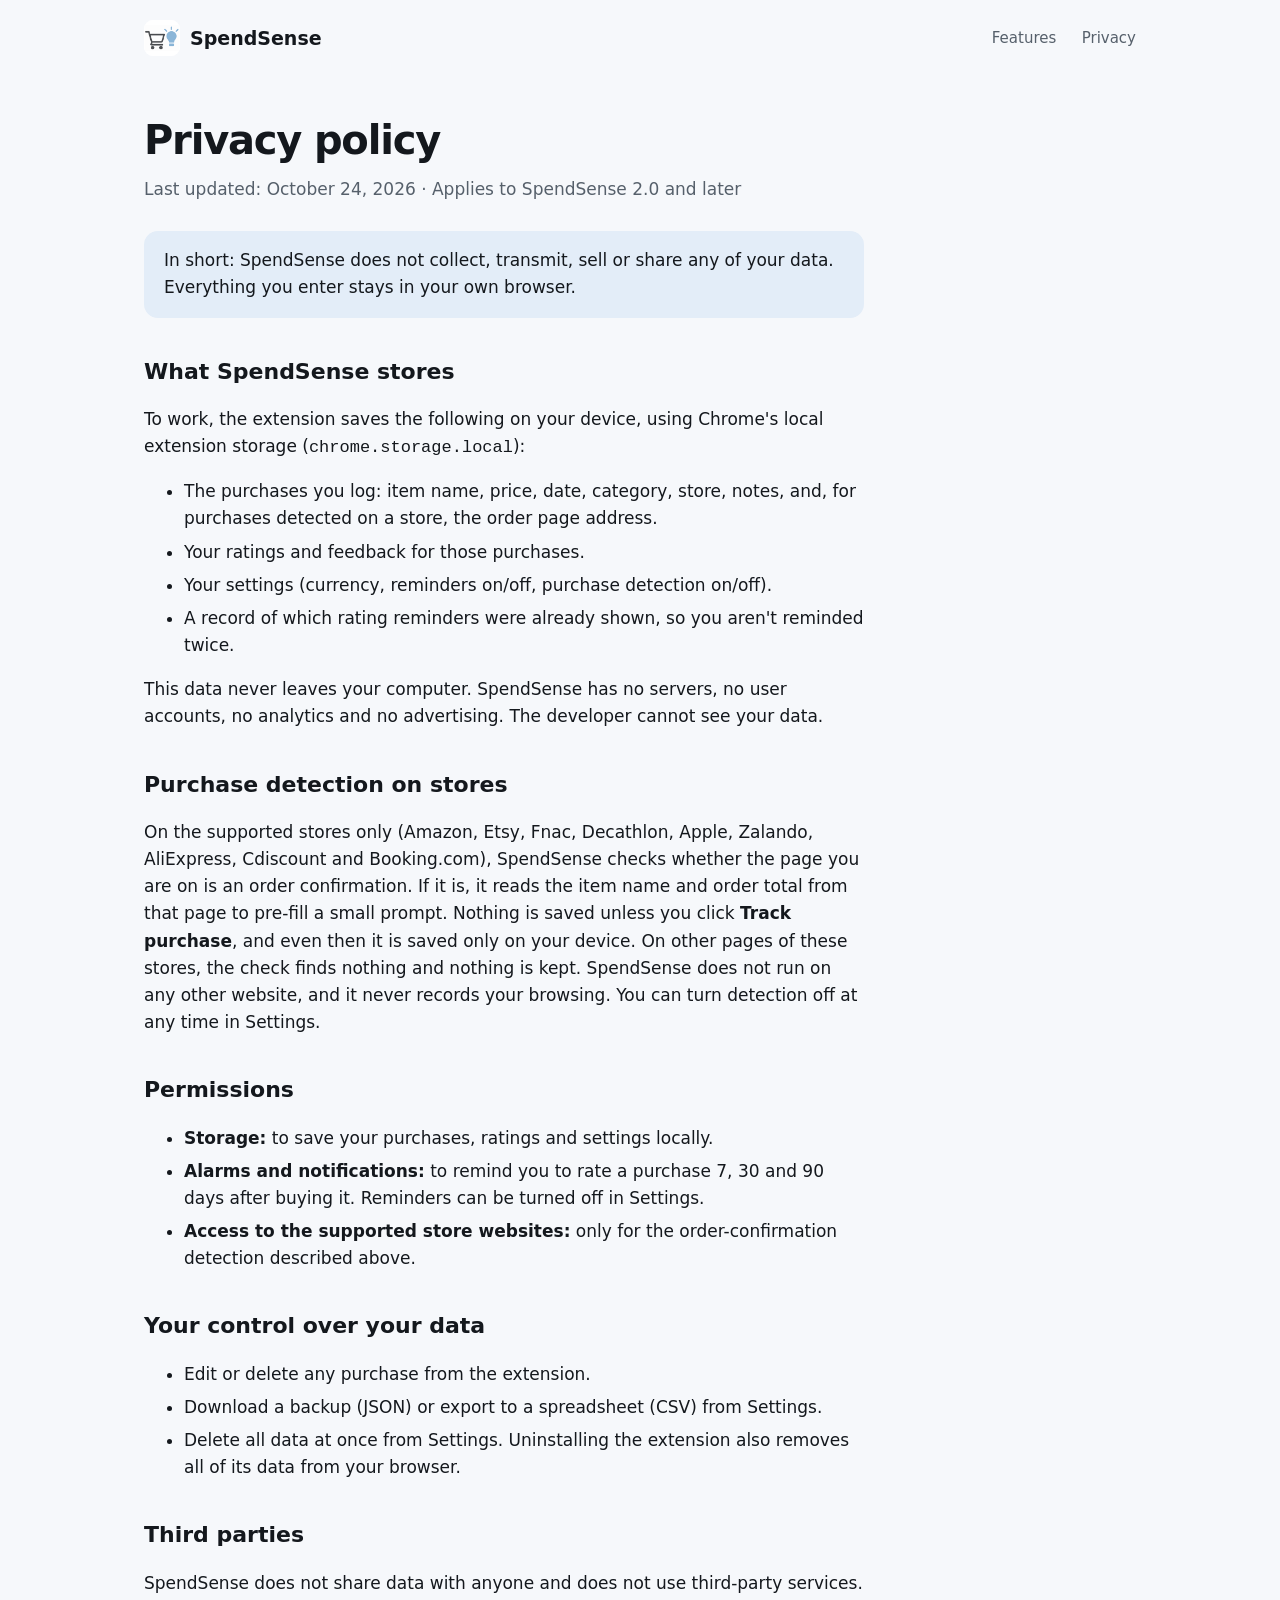
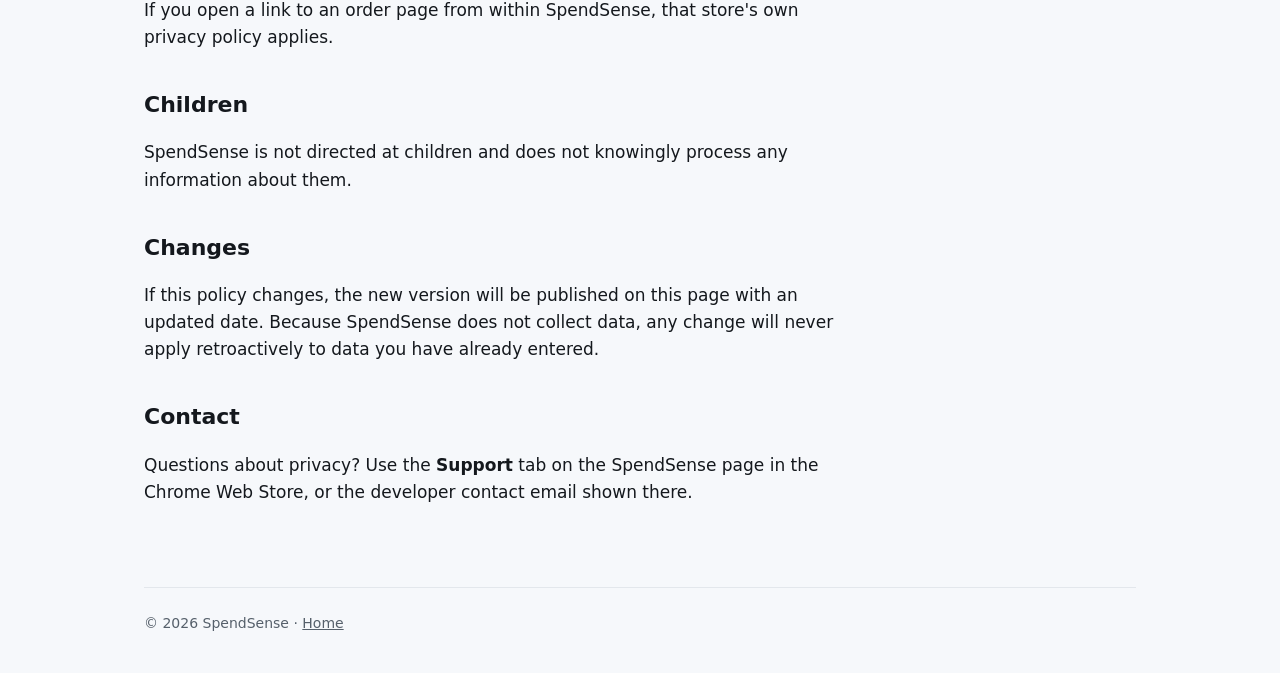
==== privacy.html @ e04ec347 "SpendSense homepage and privacy policy Co-Authored-By: Claude Opus 5.5 <noreply@anthropic.com>" ====
<!doctype html>
<html lang="en">
<head>
  <meta charset="utf-8">
  <meta name="viewport" content="width=device-width, initial-scale=1">
  <title>Privacy policy — SpendSense</title>
  <meta name="description" content="SpendSense privacy policy: your purchases are stored only in your browser and are never collected or shared.">
  <link rel="icon" href="images/icon.png">
  <link rel="stylesheet" href="style.css">
</head>
<body>
  <div class="wrap">
    <header class="site">
      <a class="logo" href="./"><img src="images/icon.png" alt="">SpendSense</a>
      <nav>
        <a href="./#features">Features</a>
        <a href="privacy.html" aria-current="page">Privacy</a>
      </nav>
    </header>

    <main class="doc">
      <h1>Privacy policy</h1>
      <p class="updated">Last updated: October 24, 2026 · Applies to SpendSense 2.0 and later</p>

      <p class="callout">In short: SpendSense does not collect, transmit, sell or share any of your data. Everything you enter stays in your own browser.</p>

      <h2>What SpendSense stores</h2>
      <p>To work, the extension saves the following on your device, using Chrome's local extension storage (<code>chrome.storage.local</code>):</p>
      <ul>
        <li>The purchases you log: item name, price, date, category, store, notes, and, for purchases detected on a store, the order page address.</li>
        <li>Your ratings and feedback for those purchases.</li>
        <li>Your settings (currency, reminders on/off, purchase detection on/off).</li>
        <li>A record of which rating reminders were already shown, so you aren't reminded twice.</li>
      </ul>
      <p>This data never leaves your computer. SpendSense has no servers, no user accounts, no analytics and no advertising. The developer cannot see your data.</p>

      <h2>Purchase detection on stores</h2>
      <p>On the supported stores only (Amazon, Etsy, Fnac, Decathlon, Apple, Zalando, AliExpress, Cdiscount and Booking.com), SpendSense checks whether the page you are on is an order confirmation. If it is, it reads the item name and order total from that page to pre-fill a small prompt. Nothing is saved unless you click <strong>Track purchase</strong>, and even then it is saved only on your device. On other pages of these stores, the check finds nothing and nothing is kept. SpendSense does not run on any other website, and it never records your browsing. You can turn detection off at any time in Settings.</p>

      <h2>Permissions</h2>
      <ul>
        <li><strong>Storage:</strong> to save your purchases, ratings and settings locally.</li>
        <li><strong>Alarms and notifications:</strong> to remind you to rate a purchase 7, 30 and 90 days after buying it. Reminders can be turned off in Settings.</li>
        <li><strong>Access to the supported store websites:</strong> only for the order-confirmation detection described above.</li>
      </ul>

      <h2>Your control over your data</h2>
      <ul>
        <li>Edit or delete any purchase from the extension.</li>
        <li>Download a backup (JSON) or export to a spreadsheet (CSV) from Settings.</li>
        <li>Delete all data at once from Settings. Uninstalling the extension also removes all of its data from your browser.</li>
      </ul>

      <h2>Third parties</h2>
      <p>SpendSense does not share data with anyone and does not use third-party services. If you open a link to an order page from within SpendSense, that store's own privacy policy applies.</p>

      <h2>Children</h2>
      <p>SpendSense is not directed at children and does not knowingly process any information about them.</p>

      <h2>Changes</h2>
      <p>If this policy changes, the new version will be published on this page with an updated date. Because SpendSense does not collect data, any change will never apply retroactively to data you have already entered.</p>

      <h2>Contact</h2>
      <p>Questions about privacy? Use the <strong>Support</strong> tab on the SpendSense page in the Chrome Web Store, or the developer contact email shown there.</p>
    </main>

    <footer>
      © 2026 SpendSense · <a href="./">Home</a>
    </footer>
  </div>
</body>
</html>
---- style.css ----
:root {
  --bg: #f6f8fb;
  --surface: #ffffff;
  --line: #e3e7ec;
  --fg: #14181d;
  --muted: #56606b;
  --accent: #2f6fb0;
  --accent-soft: #e3edf8;
  color-scheme: light dark;
}

@media (prefers-color-scheme: dark) {
  :root {
    --bg: #0e1013;
    --surface: #171a1e;
    --line: #2a2f36;
    --fg: #eef1f4;
    --muted: #a3abb5;
    --accent: #7db3e6;
    --accent-soft: #1b2a3a;
  }
}

* { box-sizing: border-box; }

body {
  margin: 0;
  background: var(--bg);
  color: var(--fg);
  font: 17px/1.6 system-ui, -apple-system, "Segoe UI", Roboto, sans-serif;
  -webkit-font-smoothing: antialiased;
}

a { color: var(--accent); }

.wrap { max-width: 1040px; margin: 0 auto; padding: 0 24px; }

header.site {
  display: flex;
  align-items: center;
  justify-content: space-between;
  padding: 20px 0;
}

.logo {
  display: flex;
  align-items: center;
  gap: 10px;
  color: inherit;
  font-weight: 750;
  font-size: 19px;
  text-decoration: none;
}

.logo img { width: 36px; height: 36px; border-radius: 9px; background: #fff; }

nav a { color: var(--muted); text-decoration: none; margin-left: 20px; font-size: 15px; }
nav a:hover { color: var(--fg); }

.hero { text-align: center; padding: 56px 0 40px; }

.hero h1 {
  font-size: clamp(36px, 6vw, 60px);
  line-height: 1.05;
  letter-spacing: -0.035em;
  margin: 0 0 18px;
  text-wrap: balance;
}

.hero h1 em { font-style: normal; color: var(--accent); }

.hero p { color: var(--muted); font-size: 20px; max-width: 620px; margin: 0 auto 28px; }

.cta {
  display: inline-block;
  padding: 14px 26px;
  border-radius: 999px;
  background: var(--accent);
  color: var(--bg);
  font-weight: 650;
  text-decoration: none;
}

.cta:hover { filter: brightness(1.08); }

.note { display: block; margin-top: 12px; color: var(--muted); font-size: 14px; }

.shot {
  display: block;
  width: 100%;
  border-radius: 16px;
  border: 1px solid var(--line);
  box-shadow: 0 24px 60px rgba(20, 40, 70, 0.14);
}

.features {
  display: grid;
  grid-template-columns: repeat(auto-fit, minmax(260px, 1fr));
  gap: 16px;
  margin: 56px 0;
}

.feature {
  background: var(--surface);
  border: 1px solid var(--line);
  border-radius: 16px;
  padding: 22px;
}

.feature h3 { margin: 0 0 6px; font-size: 18px; }
.feature p { margin: 0; color: var(--muted); font-size: 15.5px; }
.feature .icon { font-size: 26px; margin-bottom: 8px; }

.gallery { display: grid; gap: 28px; margin-bottom: 64px; }

.doc { max-width: 720px; padding-bottom: 64px; }
.doc h1 { font-size: 40px; letter-spacing: -0.03em; margin: 32px 0 4px; }
.doc h2 { font-size: 22px; margin: 36px 0 8px; }
.doc .updated { color: var(--muted); margin: 0 0 28px; }
.doc li { margin-bottom: 6px; }

.callout {
  background: var(--accent-soft);
  border-radius: 14px;
  padding: 16px 20px;
  font-weight: 500;
}

footer {
  border-top: 1px solid var(--line);
  padding: 24px 0 40px;
  color: var(--muted);
  font-size: 14px;
}

footer a { color: inherit; }
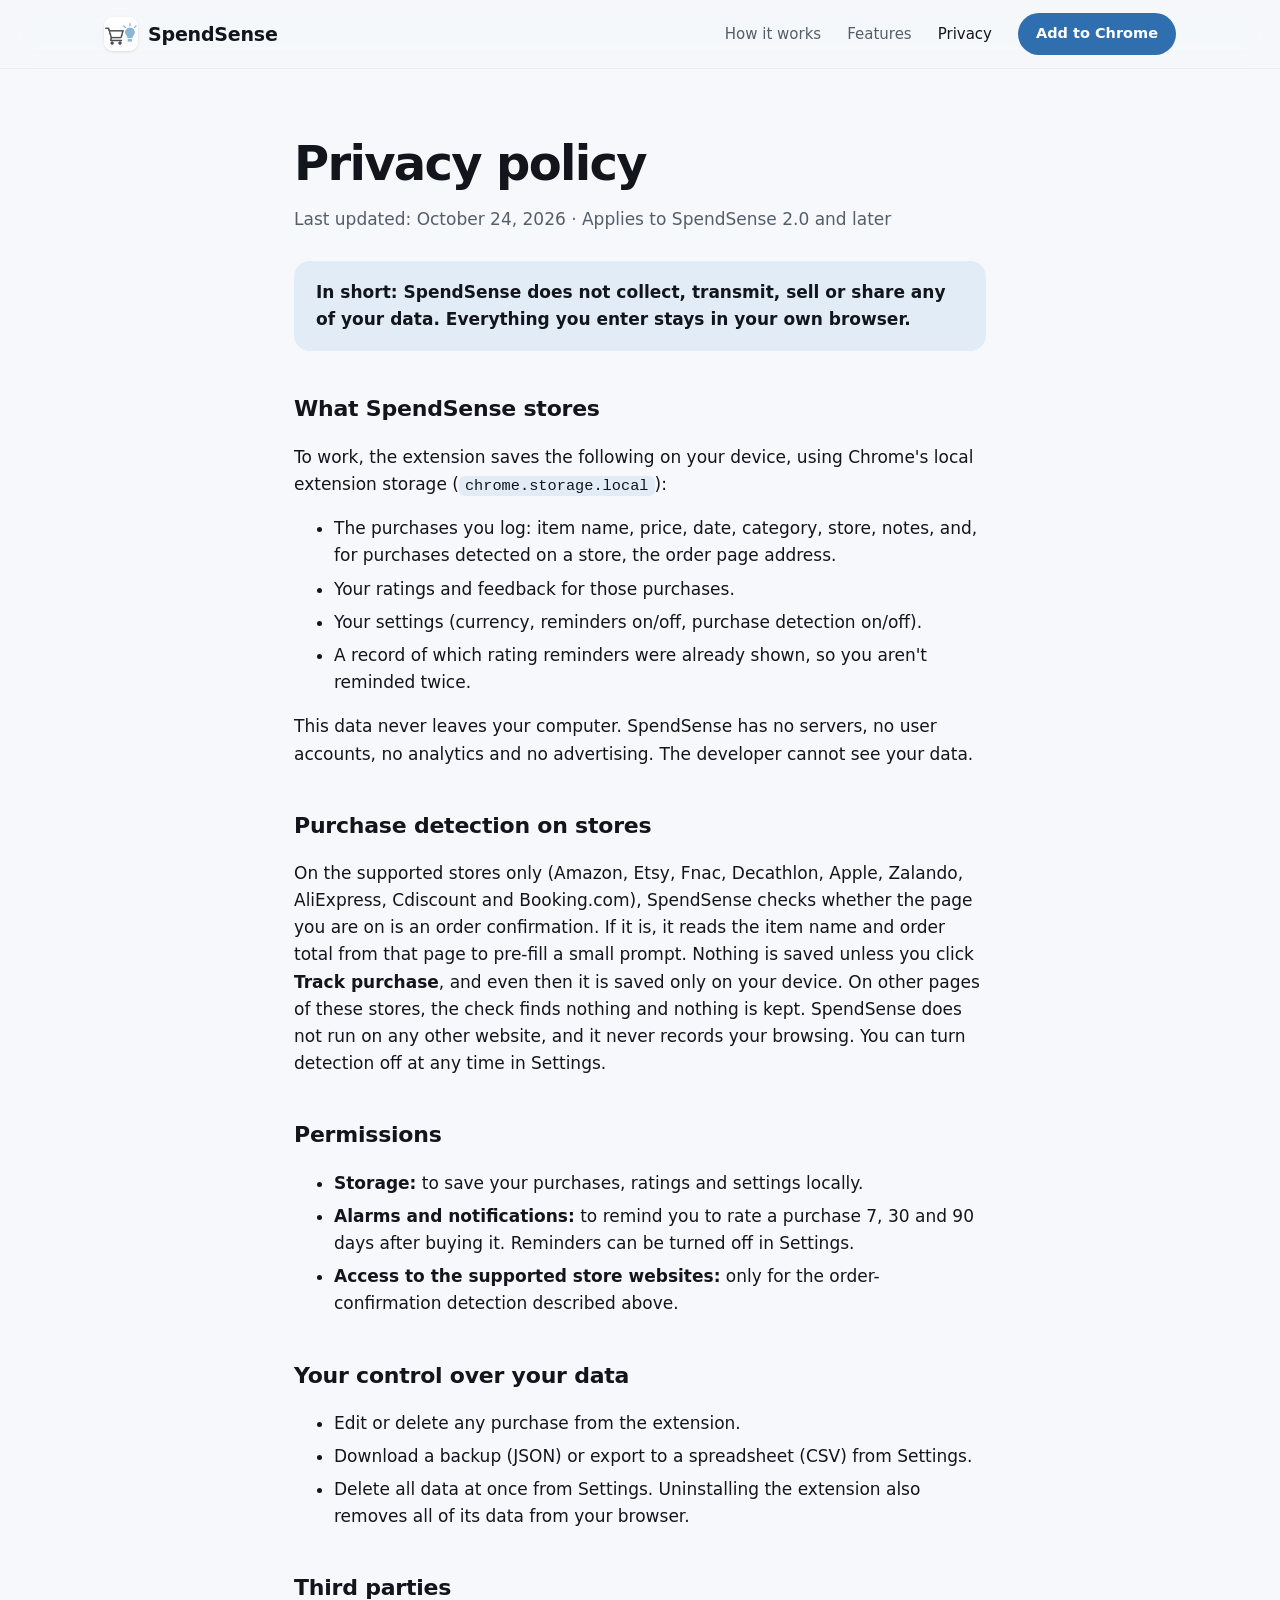
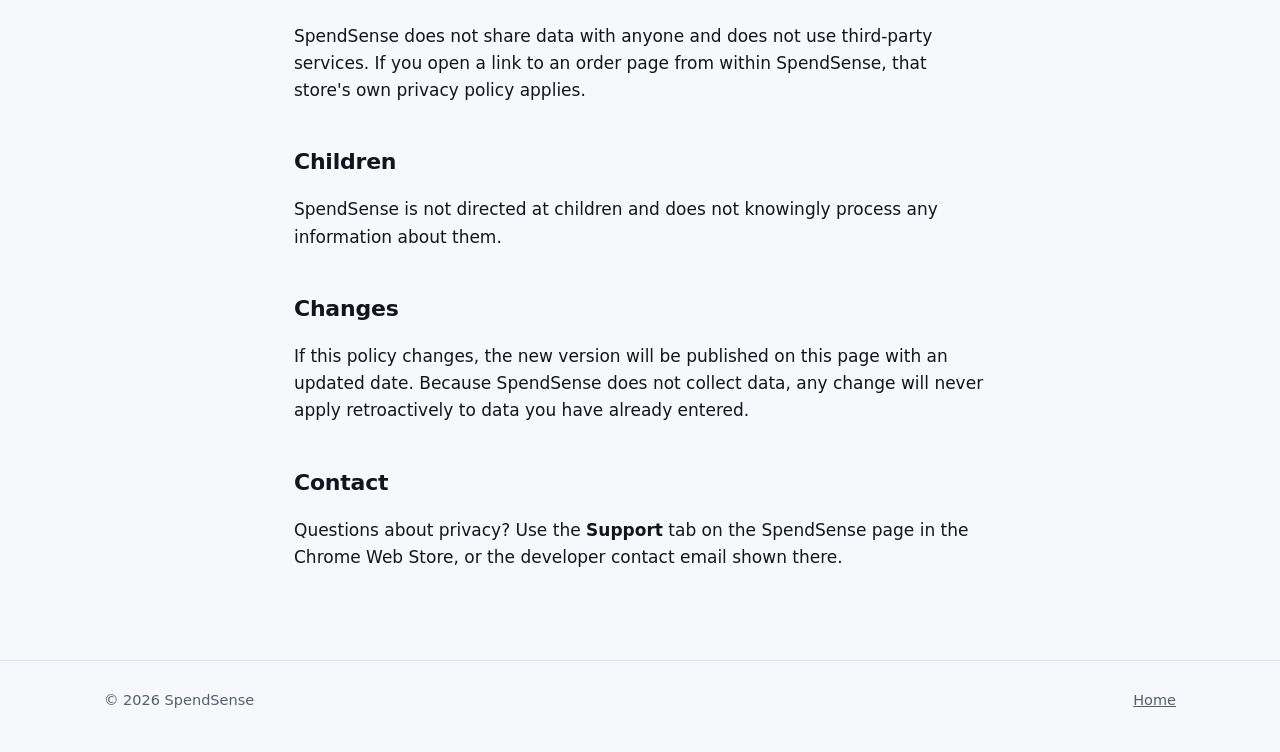
==== commit cea19448: "Redesign homepage with sharp light/dark product images Co-Authored-By: Claude Opus 5.5 <noreply@anth" ====
--- a/privacy.html
+++ b/privacy.html
@@ -9,16 +9,19 @@
   <link rel="stylesheet" href="style.css">
 </head>
 <body>
-  <div class="wrap">
-    <header class="site">
-      <a class="logo" href="./"><img src="images/icon.png" alt="">SpendSense</a>
-      <nav>
+  <header class="site">
+    <div class="wrap bar">
+      <a class="logo" href="./"><img src="images/icon.png" alt="" width="34" height="34">SpendSense</a>
+      <nav aria-label="Main">
+        <a href="./#how">How it works</a>
         <a href="./#features">Features</a>
         <a href="privacy.html" aria-current="page">Privacy</a>
+        <a class="btn btn-small" href="https://chromewebstore.google.com/search/SpendSense">Add to Chrome</a>
       </nav>
-    </header>
+    </div>
+  </header>
 
-    <main class="doc">
+  <main class="wrap doc">
       <h1>Privacy policy</h1>
       <p class="updated">Last updated: October 24, 2026 · Applies to SpendSense 2.0 and later</p>
 
@@ -62,11 +65,13 @@
 
       <h2>Contact</h2>
       <p>Questions about privacy? Use the <strong>Support</strong> tab on the SpendSense page in the Chrome Web Store, or the developer contact email shown there.</p>
-    </main>
+  </main>
 
-    <footer>
-      © 2026 SpendSense · <a href="./">Home</a>
-    </footer>
-  </div>
+  <footer>
+    <div class="wrap bar">
+      <span>© 2026 SpendSense</span>
+      <span><a href="./">Home</a></span>
+    </div>
+  </footer>
 </body>
 </html>
--- a/style.css
+++ b/style.css
@@ -1,46 +1,66 @@
 :root {
   --bg: #f6f8fb;
+  --bg-alt: #edf2f8;
   --surface: #ffffff;
-  --line: #e3e7ec;
-  --fg: #14181d;
-  --muted: #56606b;
+  --line: #e1e6ec;
+  --fg: #12161c;
+  --muted: #545e6a;
   --accent: #2f6fb0;
-  --accent-soft: #e3edf8;
+  --accent-hover: #285f98;
+  --accent-soft: #e2ecf7;
+  --accent-fg: #ffffff;
+  --glow: rgba(47, 111, 176, 0.18);
   color-scheme: light dark;
 }
 
 @media (prefers-color-scheme: dark) {
   :root {
-    --bg: #0e1013;
-    --surface: #171a1e;
-    --line: #2a2f36;
+    --bg: #0d1014;
+    --bg-alt: #12171d;
+    --surface: #171b21;
+    --line: #262c34;
     --fg: #eef1f4;
-    --muted: #a3abb5;
+    --muted: #a2abb6;
     --accent: #7db3e6;
-    --accent-soft: #1b2a3a;
+    --accent-hover: #95c2ec;
+    --accent-soft: #1a2a3b;
+    --accent-fg: #0b1622;
+    --glow: rgba(125, 179, 230, 0.16);
   }
 }
 
 * { box-sizing: border-box; }
+
+html { scroll-behavior: smooth; scroll-padding-top: 80px; }
 
 body {
   margin: 0;
   background: var(--bg);
   color: var(--fg);
-  font: 17px/1.6 system-ui, -apple-system, "Segoe UI", Roboto, sans-serif;
+  font: 17px/1.6 system-ui, -apple-system, "Segoe UI", Roboto, "Helvetica Neue", sans-serif;
   -webkit-font-smoothing: antialiased;
 }
 
+img { max-width: 100%; height: auto; display: block; }
 a { color: var(--accent); }
-
-.wrap { max-width: 1040px; margin: 0 auto; padding: 0 24px; }
+h1, h2, h3 { text-wrap: balance; }
+
+.wrap { max-width: 1120px; margin: 0 auto; padding: 0 24px; }
+.bar { display: flex; align-items: center; justify-content: space-between; gap: 16px; }
+
+/* Header */
 
 header.site {
-  display: flex;
-  align-items: center;
-  justify-content: space-between;
-  padding: 20px 0;
-}
+  position: sticky;
+  top: 0;
+  z-index: 10;
+  background: color-mix(in srgb, var(--bg) 82%, transparent);
+  backdrop-filter: saturate(160%) blur(14px);
+  -webkit-backdrop-filter: saturate(160%) blur(14px);
+  border-bottom: 1px solid color-mix(in srgb, var(--line) 60%, transparent);
+}
+
+header.site .bar { height: 68px; }
 
 .logo {
   display: flex;
@@ -49,88 +69,260 @@
   color: inherit;
   font-weight: 750;
   font-size: 19px;
+  letter-spacing: -0.01em;
   text-decoration: none;
 }
 
-.logo img { width: 36px; height: 36px; border-radius: 9px; background: #fff; }
-
-nav a { color: var(--muted); text-decoration: none; margin-left: 20px; font-size: 15px; }
-nav a:hover { color: var(--fg); }
-
-.hero { text-align: center; padding: 56px 0 40px; }
-
-.hero h1 {
-  font-size: clamp(36px, 6vw, 60px);
-  line-height: 1.05;
-  letter-spacing: -0.035em;
-  margin: 0 0 18px;
-  text-wrap: balance;
-}
-
-.hero h1 em { font-style: normal; color: var(--accent); }
-
-.hero p { color: var(--muted); font-size: 20px; max-width: 620px; margin: 0 auto 28px; }
-
-.cta {
-  display: inline-block;
+.logo img { border-radius: 9px; background: #fff; box-shadow: 0 1px 3px rgba(0, 0, 0, 0.12); }
+
+nav { display: flex; align-items: center; gap: 26px; }
+nav a { color: var(--muted); text-decoration: none; font-size: 15px; font-weight: 500; }
+nav a:hover, nav a[aria-current="page"] { color: var(--fg); }
+
+/* Buttons */
+
+.btn {
+  display: inline-flex;
+  align-items: center;
+  justify-content: center;
   padding: 14px 26px;
   border-radius: 999px;
   background: var(--accent);
-  color: var(--bg);
+  color: var(--accent-fg);
   font-weight: 650;
   text-decoration: none;
-}
-
-.cta:hover { filter: brightness(1.08); }
-
-.note { display: block; margin-top: 12px; color: var(--muted); font-size: 14px; }
-
-.shot {
-  display: block;
-  width: 100%;
-  border-radius: 16px;
+  box-shadow: 0 8px 24px var(--glow);
+  transition: background 0.15s ease, transform 0.15s ease;
+}
+
+.btn:hover { background: var(--accent-hover); transform: translateY(-1px); }
+
+nav .btn.btn-small { padding: 9px 18px; font-size: 14.5px; color: var(--accent-fg); box-shadow: none; }
+
+.btn-ghost {
+  background: transparent;
+  color: var(--fg);
   border: 1px solid var(--line);
-  box-shadow: 0 24px 60px rgba(20, 40, 70, 0.14);
-}
-
-.features {
-  display: grid;
-  grid-template-columns: repeat(auto-fit, minmax(260px, 1fr));
+  box-shadow: none;
+}
+
+.btn-ghost:hover { background: var(--surface); }
+
+.eyebrow {
+  display: inline-block;
+  padding: 5px 12px;
+  border-radius: 999px;
+  background: var(--accent-soft);
+  color: var(--accent);
+  font-size: 13.5px;
+  font-weight: 650;
+  letter-spacing: 0.01em;
+}
+
+/* Hero */
+
+.hero {
+  position: relative;
+  overflow: hidden;
+  padding: 72px 0 56px;
+}
+
+.hero::before {
+  content: "";
+  position: absolute;
+  inset: -20% -10% auto 40%;
+  height: 700px;
+  background: radial-gradient(closest-side, var(--glow), transparent);
+  pointer-events: none;
+}
+
+.hero-grid {
+  position: relative;
+  display: grid;
+  grid-template-columns: 1.1fr 0.9fr;
+  align-items: center;
+  gap: 48px;
+}
+
+.hero h1 {
+  font-size: clamp(40px, 5.6vw, 66px);
+  line-height: 1.03;
+  letter-spacing: -0.04em;
+  margin: 20px 0 20px;
+}
+
+.hero h1 em { font-style: normal; color: var(--accent); }
+
+.lead { font-size: 20px; color: var(--muted); max-width: 540px; margin: 0 0 32px; }
+
+.actions { display: flex; flex-wrap: wrap; gap: 12px; }
+
+.trust {
+  display: flex;
+  flex-wrap: wrap;
+  gap: 8px 22px;
+  list-style: none;
+  padding: 0;
+  margin: 28px 0 0;
+  color: var(--muted);
+  font-size: 15px;
+}
+
+.hero-art { display: flex; justify-content: center; }
+.hero-art img { width: min(440px, 100%); }
+
+/* How it works */
+
+.how { padding: 56px 0 72px; }
+
+.section-title {
+  font-size: clamp(30px, 3.6vw, 40px);
+  letter-spacing: -0.03em;
+  text-align: center;
+  margin: 0 0 36px;
+}
+
+.steps {
+  list-style: none;
+  padding: 0;
+  margin: 0;
+  display: grid;
+  grid-template-columns: repeat(4, 1fr);
   gap: 16px;
-  margin: 56px 0;
-}
-
-.feature {
+}
+
+.steps li {
   background: var(--surface);
   border: 1px solid var(--line);
-  border-radius: 16px;
-  padding: 22px;
-}
-
-.feature h3 { margin: 0 0 6px; font-size: 18px; }
-.feature p { margin: 0; color: var(--muted); font-size: 15.5px; }
-.feature .icon { font-size: 26px; margin-bottom: 8px; }
-
-.gallery { display: grid; gap: 28px; margin-bottom: 64px; }
-
-.doc { max-width: 720px; padding-bottom: 64px; }
-.doc h1 { font-size: 40px; letter-spacing: -0.03em; margin: 32px 0 4px; }
-.doc h2 { font-size: 22px; margin: 36px 0 8px; }
+  border-radius: 18px;
+  padding: 24px;
+}
+
+.num {
+  display: grid;
+  place-items: center;
+  width: 36px;
+  height: 36px;
+  border-radius: 50%;
+  background: var(--accent-soft);
+  color: var(--accent);
+  font-weight: 800;
+  margin-bottom: 14px;
+}
+
+.steps h3 { margin: 0 0 6px; font-size: 18px; letter-spacing: -0.01em; }
+.steps p { margin: 0; color: var(--muted); font-size: 15.5px; }
+
+/* Features */
+
+.features { background: var(--bg-alt); padding: 40px 0; }
+
+.feature {
+  display: grid;
+  grid-template-columns: 1fr 1fr;
+  align-items: center;
+  gap: 56px;
+  padding: 48px 0;
+}
+
+.feature + .feature { border-top: 1px solid var(--line); }
+
+.feature.reverse .feature-copy { order: 2; }
+
+.feature h2 {
+  font-size: clamp(28px, 3.4vw, 40px);
+  line-height: 1.1;
+  letter-spacing: -0.03em;
+  margin: 16px 0 14px;
+}
+
+.feature-copy > p { color: var(--muted); font-size: 18px; margin: 0 0 20px; max-width: 500px; }
+
+.checks { list-style: none; padding: 0; margin: 0; display: grid; gap: 10px; }
+
+.checks li { position: relative; padding-left: 32px; font-weight: 500; }
+
+.checks li::before {
+  content: "✓";
+  position: absolute;
+  left: 0;
+  top: 1px;
+  display: grid;
+  place-items: center;
+  width: 22px;
+  height: 22px;
+  border-radius: 50%;
+  background: var(--accent-soft);
+  color: var(--accent);
+  font-size: 12px;
+  font-weight: 800;
+}
+
+.feature-art { display: flex; justify-content: center; }
+.feature-art img { width: min(400px, 100%); }
+.feature-art.wide img { width: 100%; max-width: 620px; }
+
+/* Closing call to action */
+
+.closing { padding: 88px 0; }
+
+.closing-card {
+  display: flex;
+  flex-direction: column;
+  align-items: center;
+  text-align: center;
+}
+
+.closing-card img { border-radius: 16px; background: #fff; box-shadow: 0 8px 24px rgba(0, 0, 0, 0.12); margin-bottom: 20px; }
+.closing-card h2 { font-size: clamp(32px, 4vw, 46px); letter-spacing: -0.035em; margin: 0 0 8px; }
+.closing-card p { color: var(--muted); font-size: 19px; margin: 0 0 28px; }
+
+/* Privacy policy page */
+
+.doc { max-width: 740px; padding-top: 24px; padding-bottom: 72px; }
+.doc h1 { font-size: clamp(36px, 5vw, 48px); letter-spacing: -0.035em; margin: 32px 0 4px; }
+.doc h2 { font-size: 22px; letter-spacing: -0.01em; margin: 40px 0 8px; }
 .doc .updated { color: var(--muted); margin: 0 0 28px; }
 .doc li { margin-bottom: 6px; }
+.doc code { font-size: 0.9em; background: var(--accent-soft); padding: 1px 6px; border-radius: 6px; }
 
 .callout {
   background: var(--accent-soft);
-  border-radius: 14px;
-  padding: 16px 20px;
-  font-weight: 500;
-}
+  border-radius: 16px;
+  padding: 18px 22px;
+  font-weight: 550;
+}
+
+/* Footer */
 
 footer {
   border-top: 1px solid var(--line);
-  padding: 24px 0 40px;
+  padding: 28px 0 40px;
   color: var(--muted);
-  font-size: 14px;
+  font-size: 14.5px;
 }
 
 footer a { color: inherit; }
+
+/* Responsive */
+
+@media (max-width: 900px) {
+  .hero { padding-top: 48px; }
+  .hero-grid, .feature { grid-template-columns: 1fr; gap: 32px; }
+  .hero-copy { text-align: center; }
+  .lead { margin-left: auto; margin-right: auto; }
+  .actions, .trust { justify-content: center; }
+  .feature.reverse .feature-copy { order: 0; }
+  .steps { grid-template-columns: 1fr 1fr; }
+}
+
+@media (max-width: 640px) {
+  nav a:not(.btn) { display: none; }
+  .steps { grid-template-columns: 1fr; }
+  .feature { padding: 36px 0; }
+}
+
+@media (prefers-reduced-motion: reduce) {
+  html { scroll-behavior: auto; }
+  .btn { transition: none; }
+}
